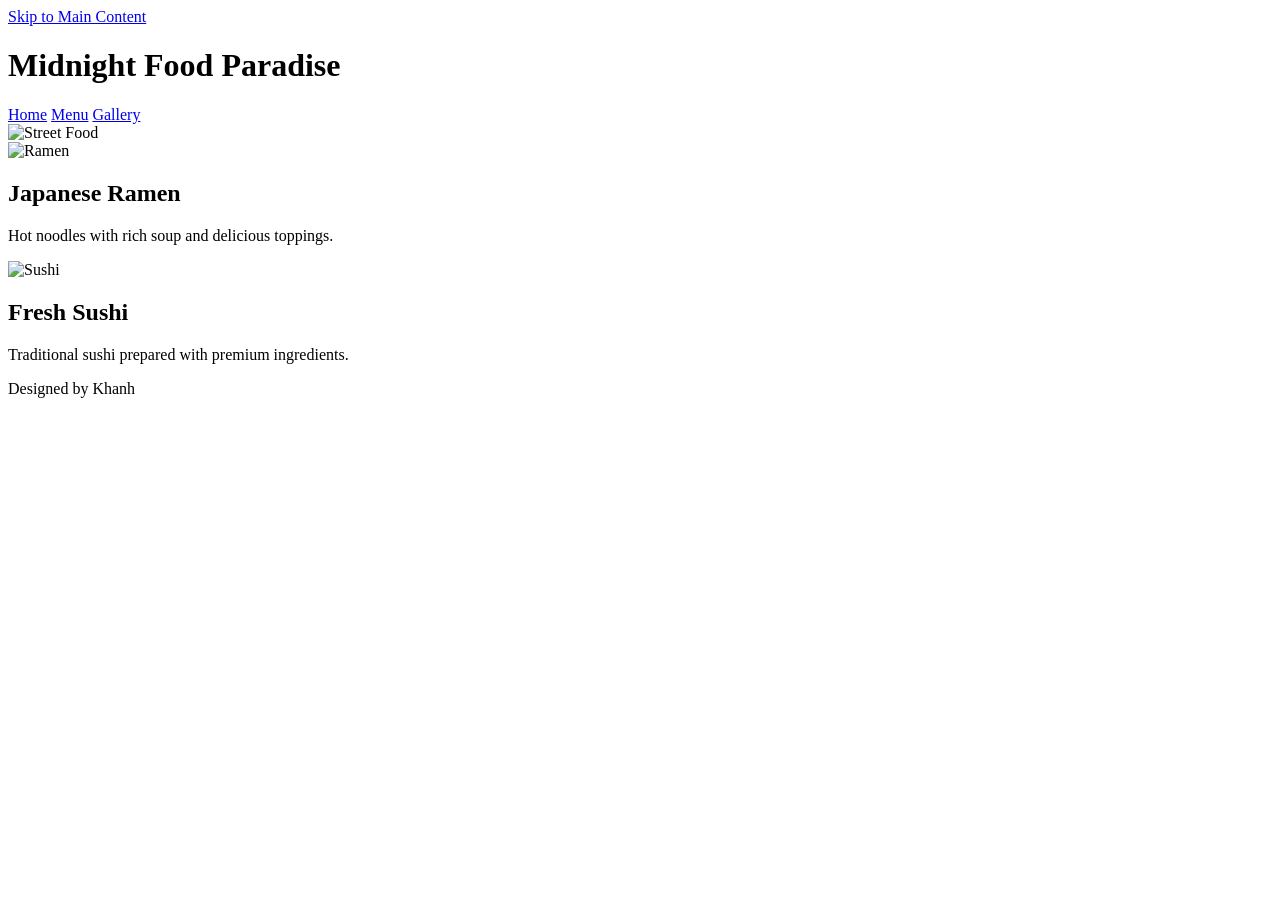
==== index.html @ aa4e5d33 "Create index.html" ====
<!DOCTYPE html>
<html lang="en">
<head>
    <meta charset="UTF-8">
    <meta name="viewport" content="width=device-width, initial-scale=1.0">
    <title>Midnight Food Paradise</title>
    <link rel="stylesheet" href="style.css">
</head>

<body>

<a href="#main-content" class="skip-link">
    Skip to Main Content
</a>

<header>
    <h1>Midnight Food Paradise</h1>

    <nav>
        <a href="index.html">Home</a>
        <a href="menu.html">Menu</a>
        <a href="gallery.html">Gallery</a>
    </nav>
</header>

<main id="main-content">

    <section class="hero">
        <img src="https://images.unsplash.com/photo-1504674900247-0877df9cc836?w=1200"
             alt="Street Food">
    </section>

    <section class="grid-container">

        <div class="card">
            <img src="https://images.unsplash.com/photo-1569718212165-3a8278d5f624?w=500"
                 alt="Ramen">

            <h2>Japanese Ramen</h2>

            <p>
                Hot noodles with rich soup and delicious toppings.
            </p>
        </div>

        <div class="card">
            <img src="https://images.unsplash.com/photo-1579871494447-9811cf80d66c?w=500"
                 alt="Sushi">

            <h2>Fresh Sushi</h2>

            <p>
                Traditional sushi prepared with premium ingredients.
            </p>
        </div>

    </section>

</main>

<footer>
    Designed by Khanh
</footer>

</body>
</html>
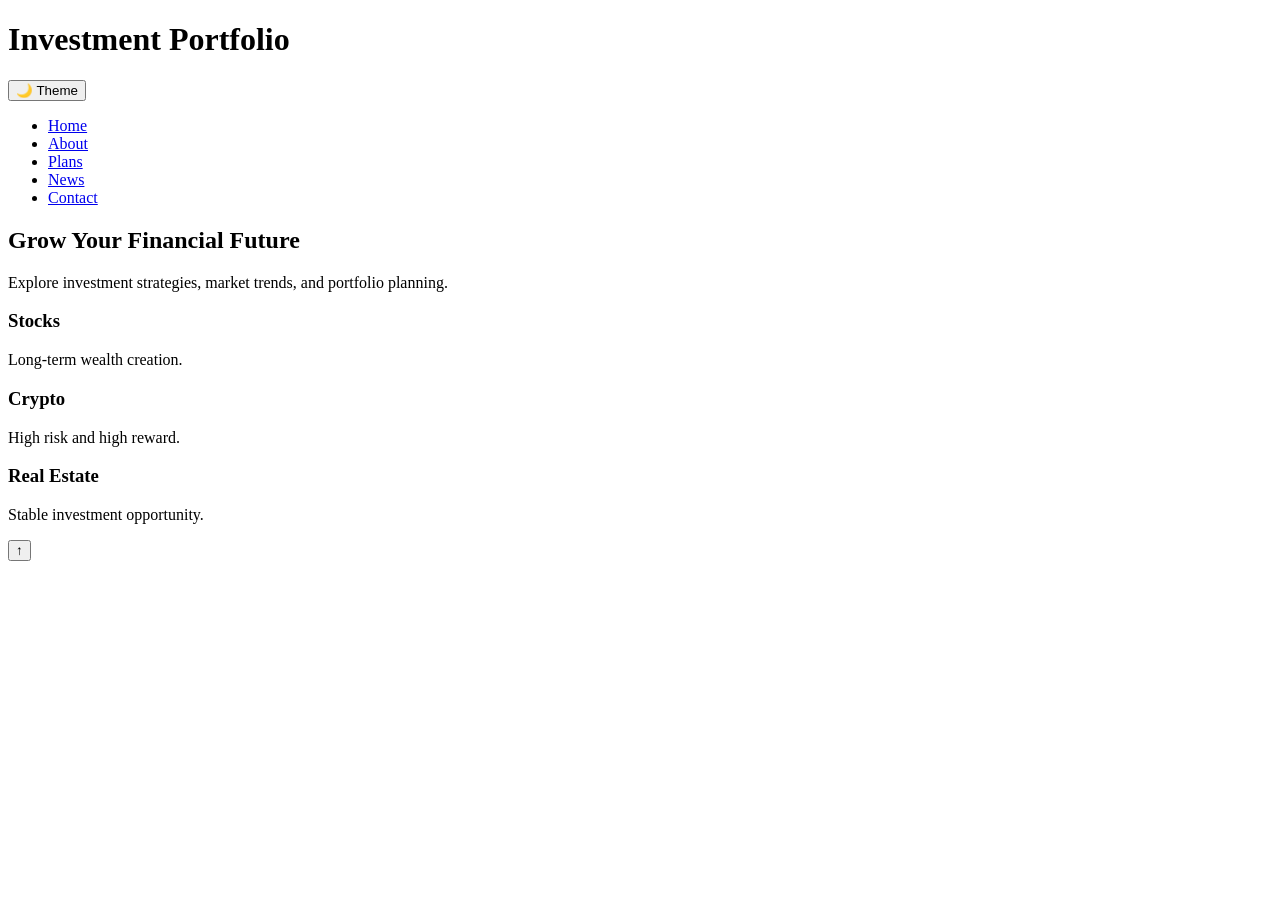
==== commit 5aa9cf53: "Update index.html" ====
--- a/index.html
+++ b/index.html
@@ -1,66 +1,70 @@
 <!DOCTYPE html>
 <html lang="en">
 <head>
-    <meta charset="UTF-8">
-    <meta name="viewport" content="width=device-width, initial-scale=1.0">
-    <title>Midnight Food Paradise</title>
-    <link rel="stylesheet" href="style.css">
+<meta charset="UTF-8">
+<meta name="viewport" content="width=device-width, initial-scale=1.0">
+<title>Investment Portfolio</title>
+
+<link rel="stylesheet" href="css/style.css">
 </head>
 
 <body>
 
-<a href="#main-content" class="skip-link">
-    Skip to Main Content
-</a>
+<header>
 
-<header>
-    <h1>Midnight Food Paradise</h1>
+<h1>Investment Portfolio</h1>
 
-    <nav>
-        <a href="index.html">Home</a>
-        <a href="menu.html">Menu</a>
-        <a href="gallery.html">Gallery</a>
-    </nav>
+<button id="themeBtn">
+🌙 Theme
+</button>
+
+<nav>
+<ul>
+<li><a href="index.html">Home</a></li>
+<li><a href="about.html">About</a></li>
+<li><a href="plans.html">Plans</a></li>
+<li><a href="news.html">News</a></li>
+<li><a href="contact.html">Contact</a></li>
+</ul>
+</nav>
+
 </header>
 
-<main id="main-content">
+<section class="hero">
 
-    <section class="hero">
-        <img src="https://images.unsplash.com/photo-1504674900247-0877df9cc836?w=1200"
-             alt="Street Food">
-    </section>
+<h2>Grow Your Financial Future</h2>
 
-    <section class="grid-container">
+<p>
+Explore investment strategies, market trends,
+and portfolio planning.
+</p>
 
-        <div class="card">
-            <img src="https://images.unsplash.com/photo-1569718212165-3a8278d5f624?w=500"
-                 alt="Ramen">
+</section>
 
-            <h2>Japanese Ramen</h2>
+<section class="cards">
 
-            <p>
-                Hot noodles with rich soup and delicious toppings.
-            </p>
-        </div>
+<div class="card">
+<h3>Stocks</h3>
+<p>Long-term wealth creation.</p>
+</div>
 
-        <div class="card">
-            <img src="https://images.unsplash.com/photo-1579871494447-9811cf80d66c?w=500"
-                 alt="Sushi">
+<div class="card">
+<h3>Crypto</h3>
+<p>High risk and high reward.</p>
+</div>
 
-            <h2>Fresh Sushi</h2>
+<div class="card">
+<h3>Real Estate</h3>
+<p>Stable investment opportunity.</p>
+</div>
 
-            <p>
-                Traditional sushi prepared with premium ingredients.
-            </p>
-        </div>
+</section>
 
-    </section>
+<button id="topBtn">
+↑
+</button>
 
-</main>
-
-<footer>
-    Designed by Khanh
-</footer>
+<script src="js/script.js"></script>
 
 </body>
 </html>
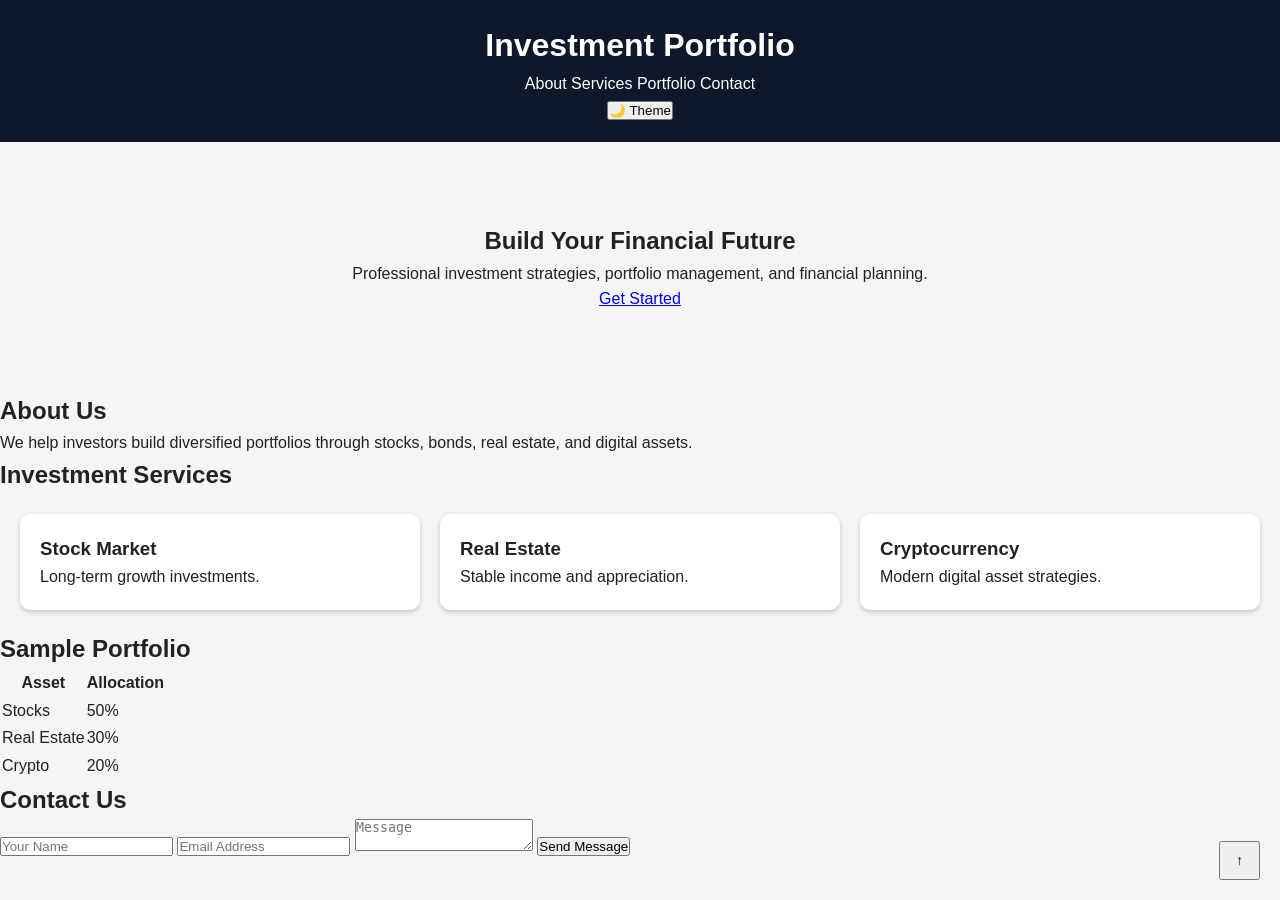
==== commit 302fda09: "Update index.html" ====
--- a/index.html
+++ b/index.html
@@ -4,59 +4,128 @@
 <meta charset="UTF-8">
 <meta name="viewport" content="width=device-width, initial-scale=1.0">
 <title>Investment Portfolio</title>
-
-<link rel="stylesheet" href="css/style.css">
+<link rel="stylesheet" href="style.css">
 </head>
 
 <body>
 
 <header>
+    <div class="container">
+        <h1>Investment Portfolio</h1>
 
-<h1>Investment Portfolio</h1>
+        <nav>
+            <a href="#about">About</a>
+            <a href="#services">Services</a>
+            <a href="#portfolio">Portfolio</a>
+            <a href="#contact">Contact</a>
+        </nav>
 
-<button id="themeBtn">
-🌙 Theme
-</button>
-
-<nav>
-<ul>
-<li><a href="index.html">Home</a></li>
-<li><a href="about.html">About</a></li>
-<li><a href="plans.html">Plans</a></li>
-<li><a href="news.html">News</a></li>
-<li><a href="contact.html">Contact</a></li>
-</ul>
-</nav>
-
+        <button id="themeBtn">🌙 Theme</button>
+    </div>
 </header>
 
 <section class="hero">
+    <h2>Build Your Financial Future</h2>
+    <p>
+        Professional investment strategies, portfolio management,
+        and financial planning.
+    </p>
 
-<h2>Grow Your Financial Future</h2>
-
-<p>
-Explore investment strategies, market trends,
-and portfolio planning.
-</p>
-
+    <a href="#contact" class="btn">
+        Get Started
+    </a>
 </section>
 
-<section class="cards">
+<section id="about" class="section">
+    <h2>About Us</h2>
 
-<div class="card">
-<h3>Stocks</h3>
-<p>Long-term wealth creation.</p>
-</div>
+    <p>
+        We help investors build diversified portfolios through
+        stocks, bonds, real estate, and digital assets.
+    </p>
+</section>
 
-<div class="card">
-<h3>Crypto</h3>
-<p>High risk and high reward.</p>
-</div>
+<section id="services" class="section">
+    <h2>Investment Services</h2>
 
-<div class="card">
-<h3>Real Estate</h3>
-<p>Stable investment opportunity.</p>
-</div>
+    <div class="cards">
+
+        <div class="card">
+            <h3>Stock Market</h3>
+            <p>Long-term growth investments.</p>
+        </div>
+
+        <div class="card">
+            <h3>Real Estate</h3>
+            <p>Stable income and appreciation.</p>
+        </div>
+
+        <div class="card">
+            <h3>Cryptocurrency</h3>
+            <p>Modern digital asset strategies.</p>
+        </div>
+
+    </div>
+</section>
+
+<section id="portfolio" class="section">
+    <h2>Sample Portfolio</h2>
+
+    <table>
+        <tr>
+            <th>Asset</th>
+            <th>Allocation</th>
+        </tr>
+
+        <tr>
+            <td>Stocks</td>
+            <td>50%</td>
+        </tr>
+
+        <tr>
+            <td>Real Estate</td>
+            <td>30%</td>
+        </tr>
+
+        <tr>
+            <td>Crypto</td>
+            <td>20%</td>
+        </tr>
+
+    </table>
+</section>
+
+<section id="contact" class="section">
+
+    <h2>Contact Us</h2>
+
+    <form id="contactForm">
+
+        <input
+            type="text"
+            id="name"
+            placeholder="Your Name"
+            required
+        >
+
+        <input
+            type="email"
+            id="email"
+            placeholder="Email Address"
+            required
+        >
+
+        <textarea
+            id="message"
+            placeholder="Message"
+            required
+        ></textarea>
+
+        <button type="submit">
+            Send Message
+        </button>
+
+    </form>
 
 </section>
 
@@ -64,7 +133,7 @@
 ↑
 </button>
 
-<script src="js/script.js"></script>
+<script src="script.js"></script>
 
 </body>
 </html>
--- a/style.css
+++ b/style.css
@@ -0,0 +1,80 @@
+*{
+margin:0;
+padding:0;
+box-sizing:border-box;
+}
+
+body{
+font-family:Arial,sans-serif;
+background:#f5f5f5;
+color:#222;
+line-height:1.6;
+}
+
+header{
+background:#0f172a;
+color:white;
+padding:20px;
+text-align:center;
+}
+
+nav ul{
+display:flex;
+justify-content:center;
+list-style:none;
+gap:20px;
+margin-top:10px;
+}
+
+nav a{
+color:white;
+text-decoration:none;
+}
+
+.hero{
+padding:80px 20px;
+text-align:center;
+}
+
+.cards{
+display:grid;
+grid-template-columns:repeat(3,1fr);
+gap:20px;
+padding:20px;
+}
+
+.card{
+background:white;
+padding:20px;
+border-radius:10px;
+box-shadow:0 2px 5px rgba(0,0,0,.2);
+}
+
+.dark{
+background:#111827;
+color:white;
+}
+
+.dark .card{
+background:#1f2937;
+}
+
+#topBtn{
+position:fixed;
+right:20px;
+bottom:20px;
+padding:10px 15px;
+cursor:pointer;
+}
+
+@media(max-width:768px){
+
+nav ul{
+flex-direction:column;
+}
+
+.cards{
+grid-template-columns:1fr;
+}
+
+}
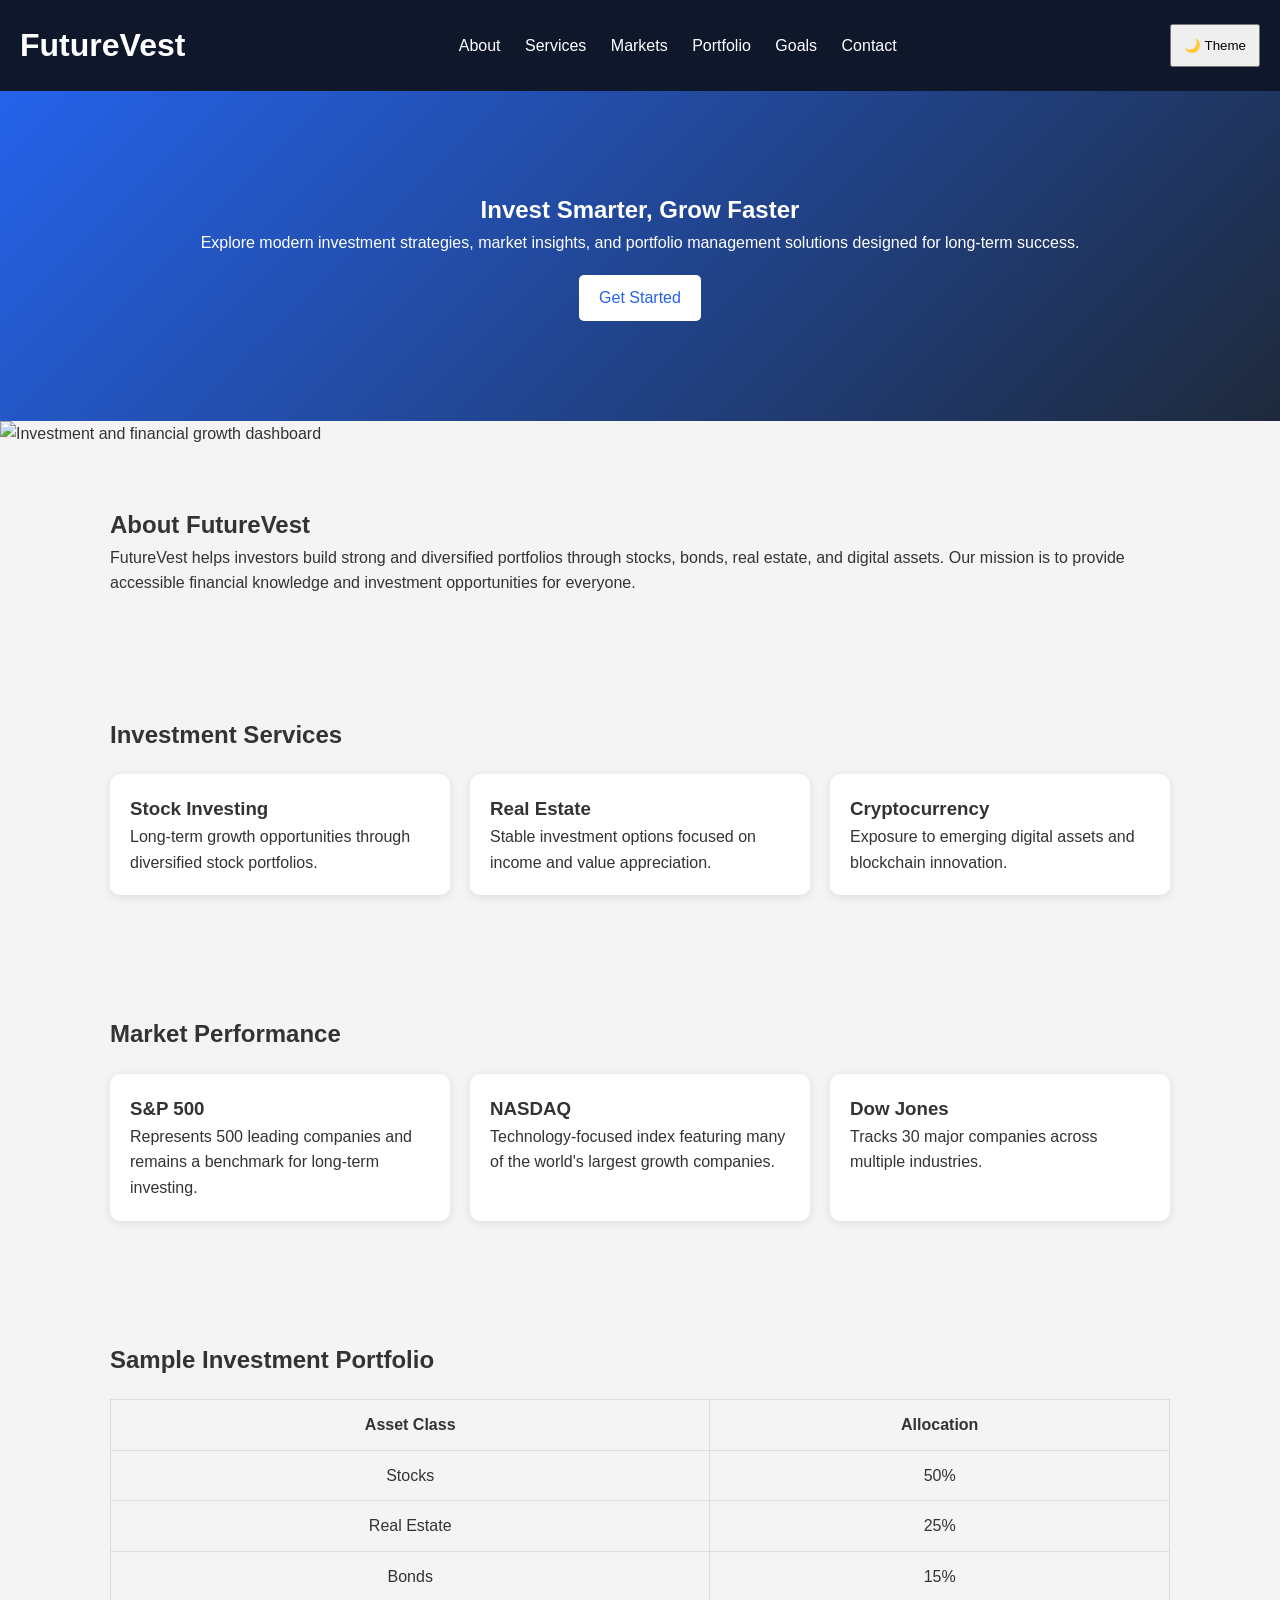
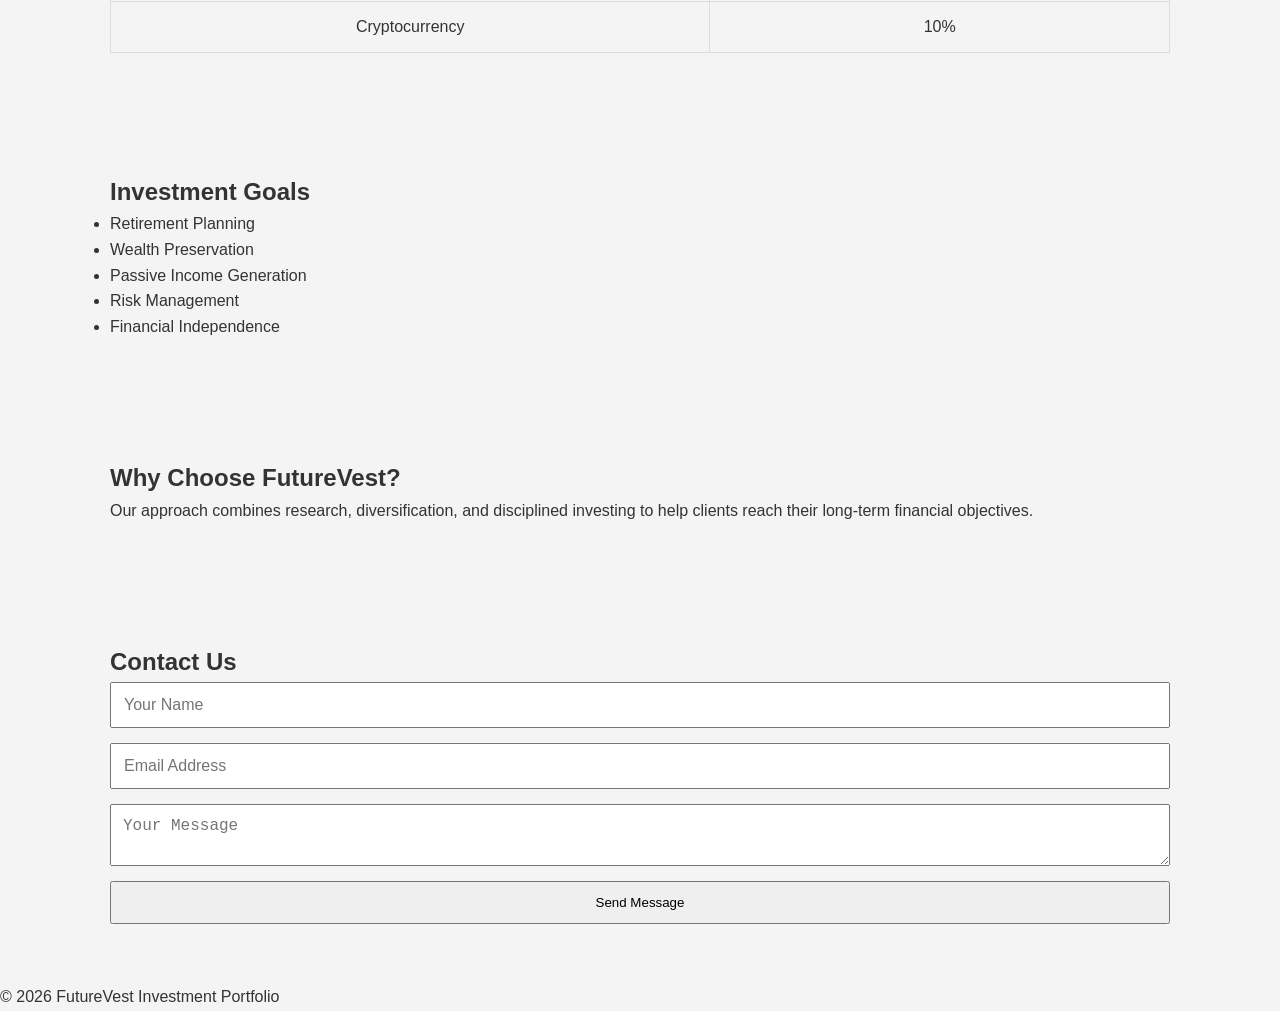
==== commit f0e1494f: "Update index.html" ====
--- a/index.html
+++ b/index.html
@@ -3,7 +3,7 @@
 <head>
 <meta charset="UTF-8">
 <meta name="viewport" content="width=device-width, initial-scale=1.0">
-<title>Investment Portfolio</title>
+<title>FutureVest Investment Portfolio</title>
 <link rel="stylesheet" href="style.css">
 </head>
 
@@ -11,88 +11,184 @@
 
 <header>
     <div class="container">
-        <h1>Investment Portfolio</h1>
+
+        <h1>FutureVest</h1>
 
         <nav>
             <a href="#about">About</a>
             <a href="#services">Services</a>
+            <a href="#markets">Markets</a>
             <a href="#portfolio">Portfolio</a>
+            <a href="#goals">Goals</a>
             <a href="#contact">Contact</a>
         </nav>
 
         <button id="themeBtn">🌙 Theme</button>
+
     </div>
 </header>
 
 <section class="hero">
-    <h2>Build Your Financial Future</h2>
-    <p>
-        Professional investment strategies, portfolio management,
-        and financial planning.
-    </p>
-
-    <a href="#contact" class="btn">
-        Get Started
-    </a>
-</section>
+
+    <h2>Invest Smarter, Grow Faster</h2>
+
+    <p>
+        Explore modern investment strategies, market insights,
+        and portfolio management solutions designed for long-term success.
+    </p>
+
+    <a href="#contact" class="btn">Get Started</a>
+
+</section>
+
+<img
+src="https://images.unsplash.com/photo-1559526324-4b87b5e36e44?w=1200"
+alt="Investment and financial growth dashboard"
+class="hero-image">
 
 <section id="about" class="section">
-    <h2>About Us</h2>
-
-    <p>
-        We help investors build diversified portfolios through
-        stocks, bonds, real estate, and digital assets.
-    </p>
+
+    <h2>About FutureVest</h2>
+
+    <p>
+        FutureVest helps investors build strong and diversified portfolios
+        through stocks, bonds, real estate, and digital assets.
+        Our mission is to provide accessible financial knowledge and
+        investment opportunities for everyone.
+    </p>
+
 </section>
 
 <section id="services" class="section">
+
     <h2>Investment Services</h2>
 
     <div class="cards">
 
         <div class="card">
-            <h3>Stock Market</h3>
-            <p>Long-term growth investments.</p>
+            <h3>Stock Investing</h3>
+            <p>
+                Long-term growth opportunities through diversified
+                stock portfolios.
+            </p>
         </div>
 
         <div class="card">
             <h3>Real Estate</h3>
-            <p>Stable income and appreciation.</p>
+            <p>
+                Stable investment options focused on income and value appreciation.
+            </p>
         </div>
 
         <div class="card">
             <h3>Cryptocurrency</h3>
-            <p>Modern digital asset strategies.</p>
+            <p>
+                Exposure to emerging digital assets and blockchain innovation.
+            </p>
         </div>
 
     </div>
+
+</section>
+
+<section id="markets" class="section">
+
+    <h2>Market Performance</h2>
+
+    <div class="cards">
+
+        <div class="card">
+            <h3>S&P 500</h3>
+            <p>
+                Represents 500 leading companies and remains a benchmark
+                for long-term investing.
+            </p>
+        </div>
+
+        <div class="card">
+            <h3>NASDAQ</h3>
+            <p>
+                Technology-focused index featuring many of the world's
+                largest growth companies.
+            </p>
+        </div>
+
+        <div class="card">
+            <h3>Dow Jones</h3>
+            <p>
+                Tracks 30 major companies across multiple industries.
+            </p>
+        </div>
+
+    </div>
+
 </section>
 
 <section id="portfolio" class="section">
-    <h2>Sample Portfolio</h2>
+
+    <h2>Sample Investment Portfolio</h2>
 
     <table>
-        <tr>
-            <th>Asset</th>
-            <th>Allocation</th>
-        </tr>
-
-        <tr>
-            <td>Stocks</td>
-            <td>50%</td>
-        </tr>
-
-        <tr>
-            <td>Real Estate</td>
-            <td>30%</td>
-        </tr>
-
-        <tr>
-            <td>Crypto</td>
-            <td>20%</td>
-        </tr>
+
+        <thead>
+            <tr>
+                <th>Asset Class</th>
+                <th>Allocation</th>
+            </tr>
+        </thead>
+
+        <tbody>
+
+            <tr>
+                <td>Stocks</td>
+                <td>50%</td>
+            </tr>
+
+            <tr>
+                <td>Real Estate</td>
+                <td>25%</td>
+            </tr>
+
+            <tr>
+                <td>Bonds</td>
+                <td>15%</td>
+            </tr>
+
+            <tr>
+                <td>Cryptocurrency</td>
+                <td>10%</td>
+            </tr>
+
+        </tbody>
 
     </table>
+
+</section>
+
+<section id="goals" class="section">
+
+    <h2>Investment Goals</h2>
+
+    <ul class="goal-list">
+        <li>Retirement Planning</li>
+        <li>Wealth Preservation</li>
+        <li>Passive Income Generation</li>
+        <li>Risk Management</li>
+        <li>Financial Independence</li>
+    </ul>
+
+</section>
+
+<section class="section">
+
+    <h2>Why Choose FutureVest?</h2>
+
+    <p>
+        Our approach combines research, diversification,
+        and disciplined investing to help clients reach
+        their long-term financial objectives.
+    </p>
+
 </section>
 
 <section id="contact" class="section">
@@ -106,20 +202,20 @@
             id="name"
             placeholder="Your Name"
             required
-        >
+            aria-label="Name">
 
         <input
             type="email"
             id="email"
             placeholder="Email Address"
             required
-        >
+            aria-label="Email">
 
         <textarea
             id="message"
-            placeholder="Message"
+            placeholder="Your Message"
             required
-        ></textarea>
+            aria-label="Message"></textarea>
 
         <button type="submit">
             Send Message
@@ -129,9 +225,15 @@
 
 </section>
 
-<button id="topBtn">
-↑
-</button>
+<footer>
+
+    <p>
+        © 2026 FutureVest Investment Portfolio
+    </p>
+
+</footer>
+
+<button id="topBtn">↑</button>
 
 <script src="script.js"></script>
 
--- a/style.css
+++ b/style.css
@@ -6,48 +6,114 @@
 
 body{
 font-family:Arial,sans-serif;
-background:#f5f5f5;
-color:#222;
 line-height:1.6;
+background:#f4f4f4;
+color:#333;
 }
 
 header{
 background:#0f172a;
 color:white;
 padding:20px;
-text-align:center;
+position:sticky;
+top:0;
 }
 
-nav ul{
+.container{
 display:flex;
-justify-content:center;
-list-style:none;
-gap:20px;
-margin-top:10px;
+justify-content:space-between;
+align-items:center;
+flex-wrap:wrap;
 }
 
 nav a{
 color:white;
 text-decoration:none;
+margin:0 10px;
 }
 
 .hero{
-padding:80px 20px;
+padding:100px 20px;
 text-align:center;
+background:linear-gradient(
+135deg,
+#2563eb,
+#1e293b
+);
+color:white;
+}
+
+.btn{
+display:inline-block;
+background:white;
+color:#2563eb;
+padding:10px 20px;
+margin-top:20px;
+text-decoration:none;
+border-radius:5px;
+}
+
+.section{
+padding:60px 20px;
+max-width:1100px;
+margin:auto;
 }
 
 .cards{
 display:grid;
 grid-template-columns:repeat(3,1fr);
 gap:20px;
-padding:20px;
+margin-top:20px;
 }
 
 .card{
 background:white;
 padding:20px;
 border-radius:10px;
-box-shadow:0 2px 5px rgba(0,0,0,.2);
+box-shadow:0 2px 10px rgba(0,0,0,.1);
+}
+
+table{
+width:100%;
+border-collapse:collapse;
+margin-top:20px;
+}
+
+table,
+th,
+td{
+border:1px solid #ddd;
+}
+
+th,
+td{
+padding:12px;
+text-align:center;
+}
+
+form{
+display:flex;
+flex-direction:column;
+gap:15px;
+}
+
+input,
+textarea{
+padding:12px;
+font-size:16px;
+}
+
+button{
+padding:12px;
+cursor:pointer;
+}
+
+#topBtn{
+position:fixed;
+right:20px;
+bottom:20px;
+padding:10px 15px;
+display:none;
 }
 
 .dark{
@@ -59,17 +125,13 @@
 background:#1f2937;
 }
 
-#topBtn{
-position:fixed;
-right:20px;
-bottom:20px;
-padding:10px 15px;
-cursor:pointer;
+.dark table{
+background:#1f2937;
 }
 
-@media(max-width:768px){
+@media (max-width:768px){
 
-nav ul{
+.container{
 flex-direction:column;
 }
 
@@ -77,4 +139,8 @@
 grid-template-columns:1fr;
 }
 
+nav{
+margin-top:10px;
 }
+
+}
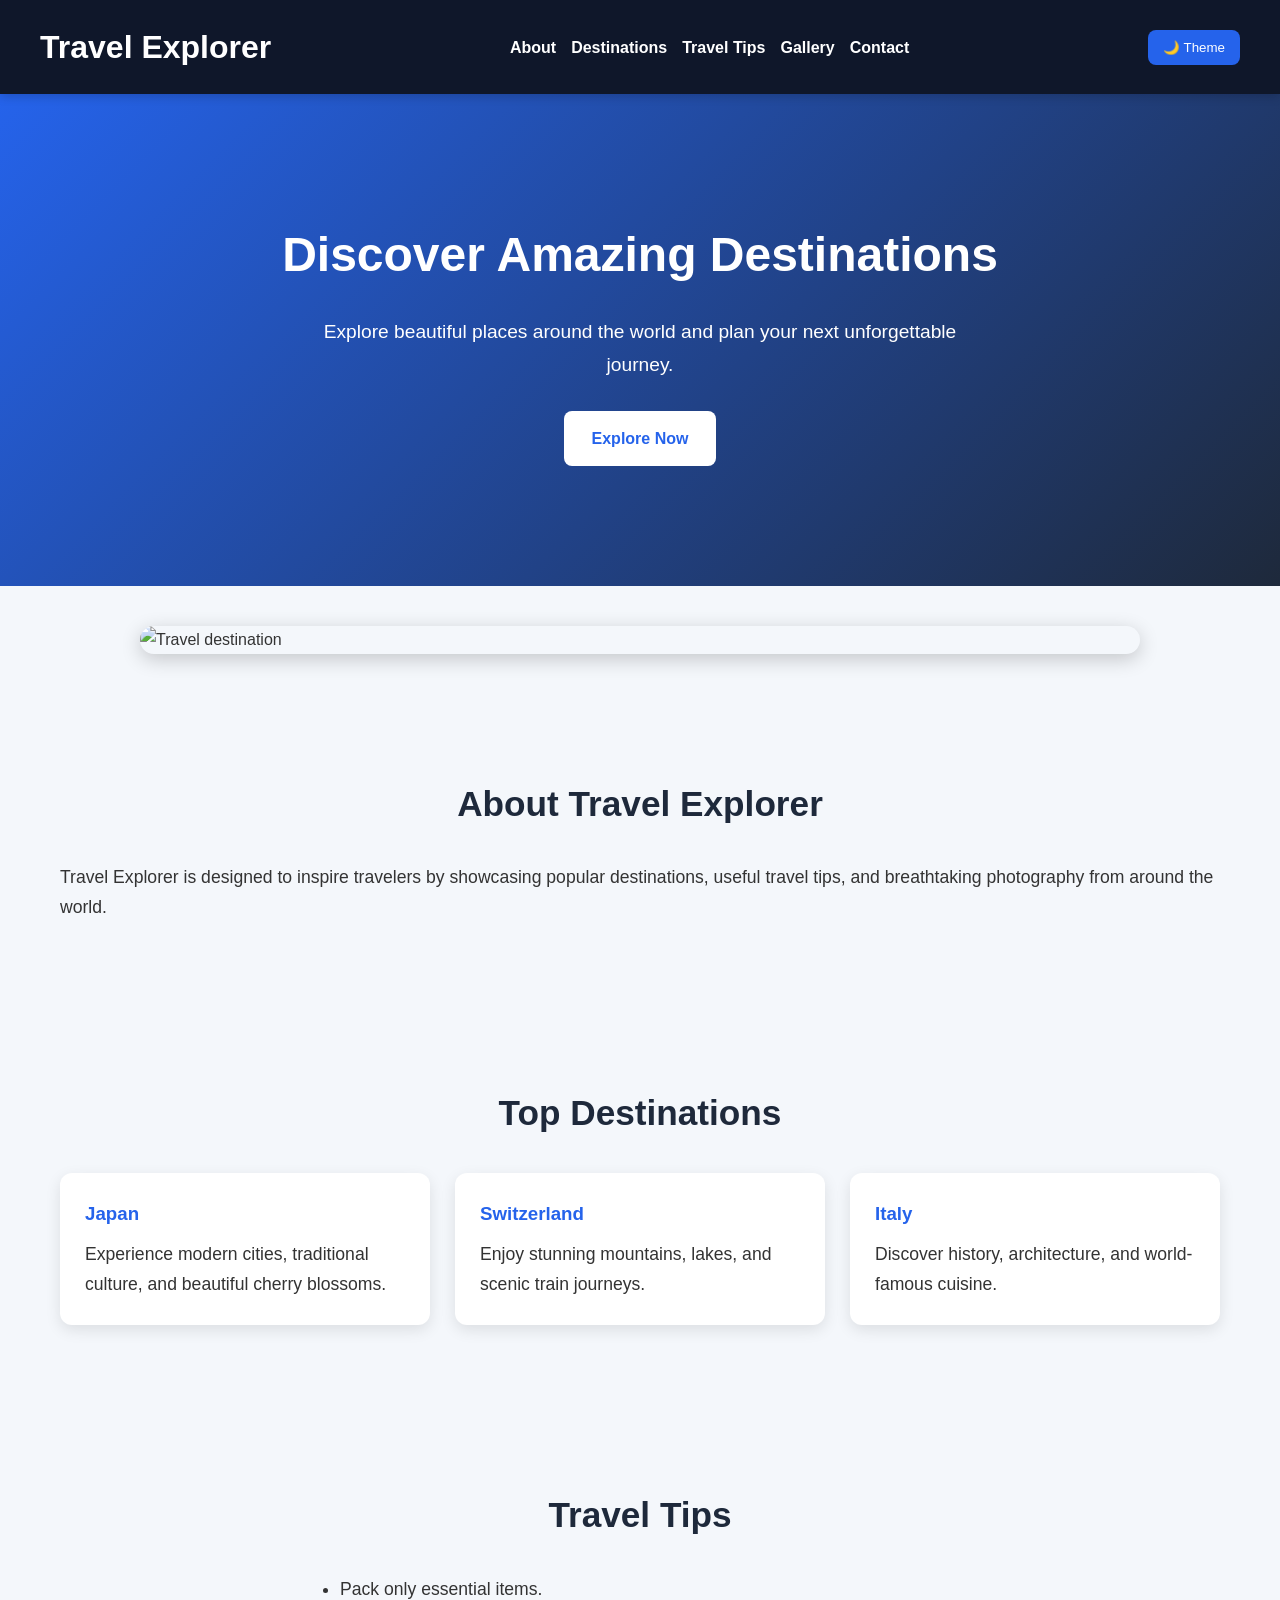
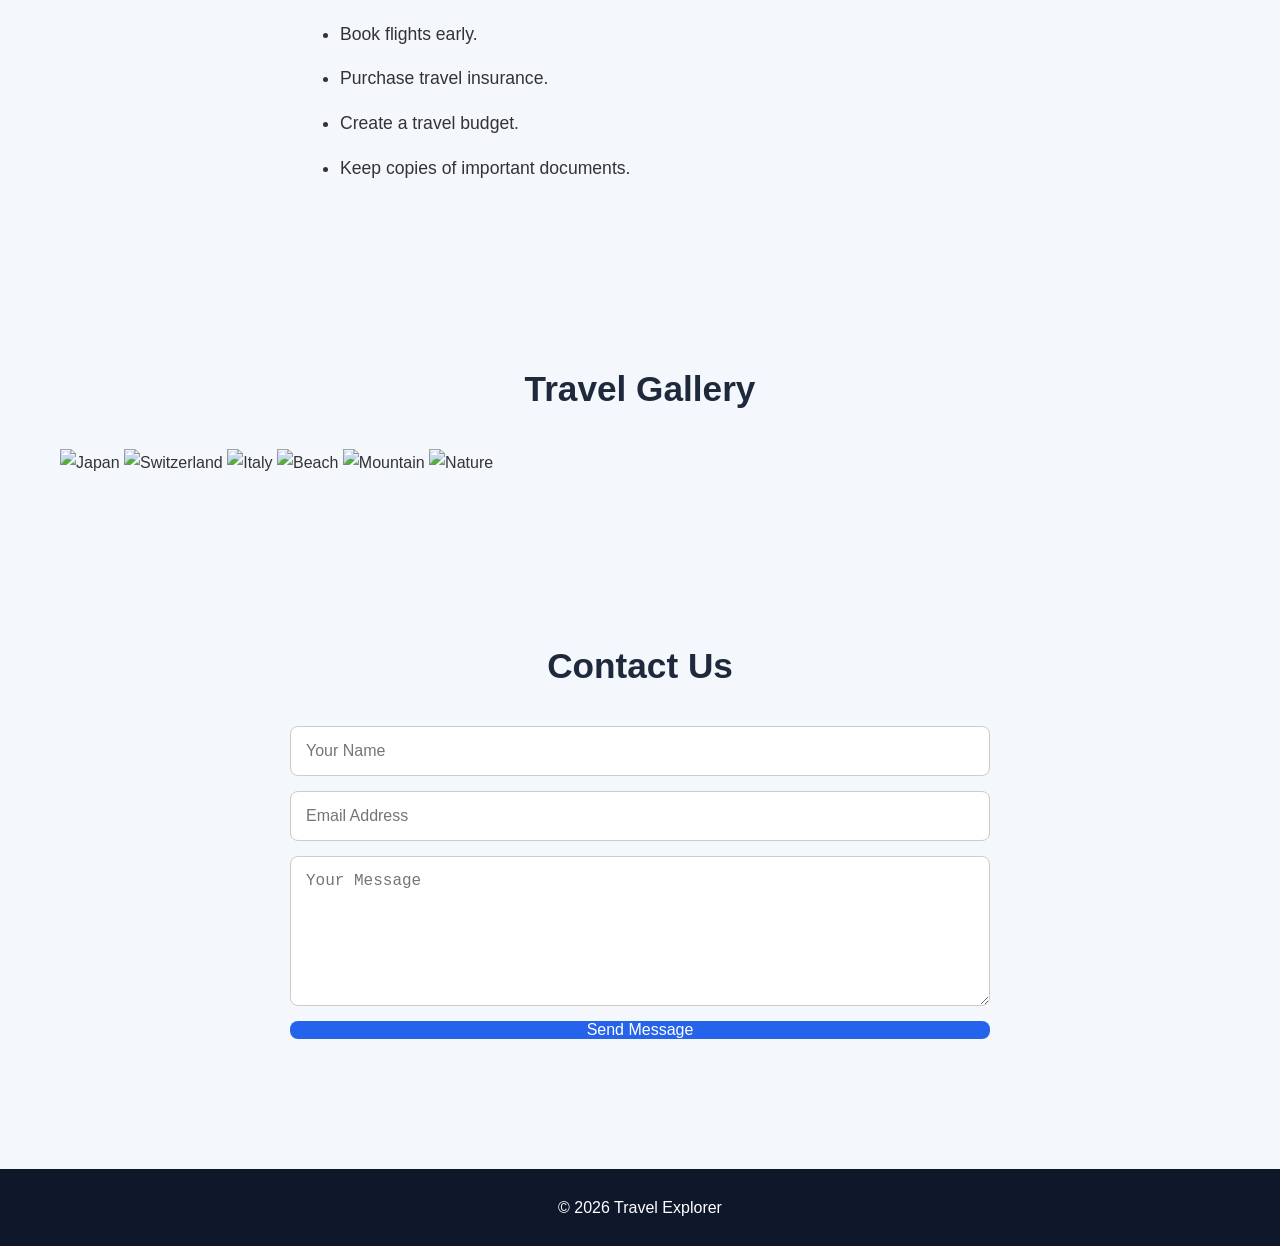
==== commit 30316a0f: "Update index.html" ====
--- a/index.html
+++ b/index.html
@@ -3,237 +3,173 @@
 <head>
 <meta charset="UTF-8">
 <meta name="viewport" content="width=device-width, initial-scale=1.0">
-<title>FutureVest Investment Portfolio</title>
+<title>Travel Explorer</title>
 <link rel="stylesheet" href="style.css">
 </head>
 
 <body>
 
 <header>
-    <div class="container">
 
-        <h1>FutureVest</h1>
+<div class="container">
 
-        <nav>
-            <a href="#about">About</a>
-            <a href="#services">Services</a>
-            <a href="#markets">Markets</a>
-            <a href="#portfolio">Portfolio</a>
-            <a href="#goals">Goals</a>
-            <a href="#contact">Contact</a>
-        </nav>
+<h1>Travel Explorer</h1>
 
-        <button id="themeBtn">🌙 Theme</button>
+<nav>
+<a href="#about">About</a>
+<a href="#destinations">Destinations</a>
+<a href="#tips">Travel Tips</a>
+<a href="#gallery">Gallery</a>
+<a href="#contact">Contact</a>
+</nav>
 
-    </div>
+<button id="themeBtn">🌙 Theme</button>
+
+</div>
+
 </header>
 
 <section class="hero">
 
-    <h2>Invest Smarter, Grow Faster</h2>
+<h2>Discover Amazing Destinations</h2>
 
-    <p>
-        Explore modern investment strategies, market insights,
-        and portfolio management solutions designed for long-term success.
-    </p>
+<p>
+Explore beautiful places around the world and plan
+your next unforgettable journey.
+</p>
 
-    <a href="#contact" class="btn">Get Started</a>
+<a href="#gallery" class="btn">
+Explore Now
+</a>
 
 </section>
 
 <img
-src="https://images.unsplash.com/photo-1559526324-4b87b5e36e44?w=1200"
-alt="Investment and financial growth dashboard"
+src="https://images.unsplash.com/photo-1507525428034-b723cf961d3e?w=1200"
+alt="Travel destination"
 class="hero-image">
 
 <section id="about" class="section">
 
-    <h2>About FutureVest</h2>
+<h2>About Travel Explorer</h2>
 
-    <p>
-        FutureVest helps investors build strong and diversified portfolios
-        through stocks, bonds, real estate, and digital assets.
-        Our mission is to provide accessible financial knowledge and
-        investment opportunities for everyone.
-    </p>
+<p>
+Travel Explorer is designed to inspire travelers by
+showcasing popular destinations, useful travel tips,
+and breathtaking photography from around the world.
+</p>
 
 </section>
 
-<section id="services" class="section">
+<section id="destinations" class="section">
 
-    <h2>Investment Services</h2>
+<h2>Top Destinations</h2>
 
-    <div class="cards">
+<div class="cards">
 
-        <div class="card">
-            <h3>Stock Investing</h3>
-            <p>
-                Long-term growth opportunities through diversified
-                stock portfolios.
-            </p>
-        </div>
+<div class="card">
+<h3>Japan</h3>
+<p>
+Experience modern cities, traditional culture,
+and beautiful cherry blossoms.
+</p>
+</div>
 
-        <div class="card">
-            <h3>Real Estate</h3>
-            <p>
-                Stable investment options focused on income and value appreciation.
-            </p>
-        </div>
+<div class="card">
+<h3>Switzerland</h3>
+<p>
+Enjoy stunning mountains, lakes,
+and scenic train journeys.
+</p>
+</div>
 
-        <div class="card">
-            <h3>Cryptocurrency</h3>
-            <p>
-                Exposure to emerging digital assets and blockchain innovation.
-            </p>
-        </div>
+<div class="card">
+<h3>Italy</h3>
+<p>
+Discover history, architecture,
+and world-famous cuisine.
+</p>
+</div>
 
-    </div>
+</div>
 
 </section>
 
-<section id="markets" class="section">
+<section id="tips" class="section">
 
-    <h2>Market Performance</h2>
+<h2>Travel Tips</h2>
 
-    <div class="cards">
-
-        <div class="card">
-            <h3>S&P 500</h3>
-            <p>
-                Represents 500 leading companies and remains a benchmark
-                for long-term investing.
-            </p>
-        </div>
-
-        <div class="card">
-            <h3>NASDAQ</h3>
-            <p>
-                Technology-focused index featuring many of the world's
-                largest growth companies.
-            </p>
-        </div>
-
-        <div class="card">
-            <h3>Dow Jones</h3>
-            <p>
-                Tracks 30 major companies across multiple industries.
-            </p>
-        </div>
-
-    </div>
+<ul class="goal-list">
+<li>Pack only essential items.</li>
+<li>Book flights early.</li>
+<li>Purchase travel insurance.</li>
+<li>Create a travel budget.</li>
+<li>Keep copies of important documents.</li>
+</ul>
 
 </section>
 
-<section id="portfolio" class="section">
+<section id="gallery" class="section">
 
-    <h2>Sample Investment Portfolio</h2>
+<h2>Travel Gallery</h2>
 
-    <table>
+<div class="gallery">
 
-        <thead>
-            <tr>
-                <th>Asset Class</th>
-                <th>Allocation</th>
-            </tr>
-        </thead>
+<img src="https://images.unsplash.com/photo-1493976040374-85c8e12f0c0e?w=500" alt="Japan">
 
-        <tbody>
+<img src="https://images.unsplash.com/photo-1521295121783-8a321d551ad2?w=500" alt="Switzerland">
 
-            <tr>
-                <td>Stocks</td>
-                <td>50%</td>
-            </tr>
+<img src="https://images.unsplash.com/photo-1516483638261-f4dbaf036963?w=500" alt="Italy">
 
-            <tr>
-                <td>Real Estate</td>
-                <td>25%</td>
-            </tr>
+<img src="https://images.unsplash.com/photo-1500530855697-b586d89ba3ee?w=500" alt="Beach">
 
-            <tr>
-                <td>Bonds</td>
-                <td>15%</td>
-            </tr>
+<img src="https://images.unsplash.com/photo-1506744038136-46273834b3fb?w=500" alt="Mountain">
 
-            <tr>
-                <td>Cryptocurrency</td>
-                <td>10%</td>
-            </tr>
+<img src="https://images.unsplash.com/photo-1469474968028-56623f02e42e?w=500" alt="Nature">
 
-        </tbody>
-
-    </table>
-
-</section>
-
-<section id="goals" class="section">
-
-    <h2>Investment Goals</h2>
-
-    <ul class="goal-list">
-        <li>Retirement Planning</li>
-        <li>Wealth Preservation</li>
-        <li>Passive Income Generation</li>
-        <li>Risk Management</li>
-        <li>Financial Independence</li>
-    </ul>
-
-</section>
-
-<section class="section">
-
-    <h2>Why Choose FutureVest?</h2>
-
-    <p>
-        Our approach combines research, diversification,
-        and disciplined investing to help clients reach
-        their long-term financial objectives.
-    </p>
+</div>
 
 </section>
 
 <section id="contact" class="section">
 
-    <h2>Contact Us</h2>
+<h2>Contact Us</h2>
 
-    <form id="contactForm">
+<form id="contactForm">
 
-        <input
-            type="text"
-            id="name"
-            placeholder="Your Name"
-            required
-            aria-label="Name">
+<input
+type="text"
+placeholder="Your Name"
+required>
 
-        <input
-            type="email"
-            id="email"
-            placeholder="Email Address"
-            required
-            aria-label="Email">
+<input
+type="email"
+placeholder="Email Address"
+required>
 
-        <textarea
-            id="message"
-            placeholder="Your Message"
-            required
-            aria-label="Message"></textarea>
+<textarea
+placeholder="Your Message"
+required></textarea>
 
-        <button type="submit">
-            Send Message
-        </button>
+<button type="submit">
+Send Message
+</button>
 
-    </form>
+</form>
 
 </section>
 
 <footer>
 
-    <p>
-        © 2026 FutureVest Investment Portfolio
-    </p>
+<p>
+© 2026 Travel Explorer
+</p>
 
 </footer>
 
-<button id="topBtn">↑</button>
+<button id="topBtn">
+↑
+</button>
 
 <script src="script.js"></script>
 
--- a/style.css
+++ b/style.css
@@ -2,14 +2,17 @@
 margin:0;
 padding:0;
 box-sizing:border-box;
+scroll-behavior:smooth;
 }
 
 body{
-font-family:Arial,sans-serif;
-line-height:1.6;
-background:#f4f4f4;
+font-family:Arial, Helvetica, sans-serif;
+line-height:1.7;
+background:#f4f7fb;
 color:#333;
 }
+
+/* HEADER */
 
 header{
 background:#0f172a;
@@ -17,23 +20,43 @@
 padding:20px;
 position:sticky;
 top:0;
+z-index:1000;
+box-shadow:0 2px 10px rgba(0,0,0,0.2);
 }
 
 .container{
+max-width:1200px;
+margin:auto;
 display:flex;
 justify-content:space-between;
 align-items:center;
 flex-wrap:wrap;
 }
 
+header h1{
+font-size:2rem;
+}
+
+nav{
+display:flex;
+gap:15px;
+}
+
 nav a{
 color:white;
 text-decoration:none;
-margin:0 10px;
-}
+font-weight:bold;
+transition:0.3s;
+}
+
+nav a:hover{
+color:#60a5fa;
+}
+
+/* HERO */
 
 .hero{
-padding:100px 20px;
+padding:120px 20px;
 text-align:center;
 background:linear-gradient(
 135deg,
@@ -43,55 +66,128 @@
 color:white;
 }
 
+.hero h2{
+font-size:3rem;
+margin-bottom:20px;
+}
+
+.hero p{
+max-width:700px;
+margin:auto;
+font-size:1.2rem;
+}
+
 .btn{
 display:inline-block;
+margin-top:30px;
+padding:14px 28px;
 background:white;
 color:#2563eb;
-padding:10px 20px;
-margin-top:20px;
+font-weight:bold;
 text-decoration:none;
-border-radius:5px;
-}
+border-radius:8px;
+transition:0.3s;
+}
+
+.btn:hover{
+transform:translateY(-3px);
+}
+
+/* IMAGE */
+
+.hero-image{
+width:100%;
+max-width:1000px;
+display:block;
+margin:40px auto;
+border-radius:15px;
+box-shadow:0 5px 20px rgba(0,0,0,0.2);
+}
+
+/* SECTIONS */
 
 .section{
-padding:60px 20px;
-max-width:1100px;
-margin:auto;
-}
+max-width:1200px;
+margin:auto;
+padding:80px 20px;
+}
+
+.section h2{
+text-align:center;
+margin-bottom:30px;
+font-size:2.2rem;
+color:#1e293b;
+}
+
+.section p{
+font-size:1.1rem;
+}
+
+/* CARDS */
 
 .cards{
 display:grid;
 grid-template-columns:repeat(3,1fr);
-gap:20px;
-margin-top:20px;
+gap:25px;
+margin-top:30px;
 }
 
 .card{
 background:white;
-padding:20px;
-border-radius:10px;
-box-shadow:0 2px 10px rgba(0,0,0,.1);
-}
+padding:25px;
+border-radius:12px;
+box-shadow:0 5px 15px rgba(0,0,0,.1);
+transition:0.3s;
+}
+
+.card:hover{
+transform:translateY(-8px);
+}
+
+.card h3{
+margin-bottom:10px;
+color:#2563eb;
+}
+
+/* TABLE */
 
 table{
 width:100%;
+margin-top:30px;
 border-collapse:collapse;
-margin-top:20px;
-}
-
-table,
+background:white;
+box-shadow:0 5px 15px rgba(0,0,0,.1);
+}
+
+th{
+background:#2563eb;
+color:white;
+}
+
 th,
 td{
+padding:15px;
+text-align:center;
 border:1px solid #ddd;
 }
 
-th,
-td{
-padding:12px;
-text-align:center;
-}
+/* GOALS */
+
+.goal-list{
+max-width:600px;
+margin:auto;
+font-size:1.1rem;
+}
+
+.goal-list li{
+margin-bottom:15px;
+}
+
+/* FORM */
 
 form{
+max-width:700px;
+margin:auto;
 display:flex;
 flex-direction:column;
 gap:15px;
@@ -99,48 +195,121 @@
 
 input,
 textarea{
-padding:12px;
+padding:15px;
+border:1px solid #ccc;
+border-radius:8px;
 font-size:16px;
 }
 
-button{
-padding:12px;
-cursor:pointer;
-}
+textarea{
+height:150px;
+resize:vertical;
+}
+
+form button{
+background:#2563eb;
+color:white;
+border:none;
+border-radius:8px;
+font-size:16px;
+}
+
+form button:hover{
+opacity:0.9;
+}
+
+/* FOOTER */
+
+footer{
+background:#0f172a;
+color:white;
+text-align:center;
+padding:25px;
+margin-top:50px;
+}
+
+/* THEME BUTTON */
+
+#themeBtn{
+background:#2563eb;
+color:white;
+border:none;
+border-radius:8px;
+padding:10px 15px;
+}
+
+/* TOP BUTTON */
 
 #topBtn{
 position:fixed;
 right:20px;
 bottom:20px;
-padding:10px 15px;
+background:#2563eb;
+color:white;
+border:none;
+border-radius:50%;
+width:50px;
+height:50px;
+font-size:20px;
 display:none;
 }
+
+/* DARK MODE */
 
 .dark{
 background:#111827;
 color:white;
 }
 
+.dark .section h2{
+color:white;
+}
+
 .dark .card{
 background:#1f2937;
+color:white;
 }
 
 .dark table{
 background:#1f2937;
-}
+color:white;
+}
+
+.dark input,
+.dark textarea{
+background:#374151;
+color:white;
+border:none;
+}
+
+.dark footer{
+background:black;
+}
+
+/* RESPONSIVE */
 
 @media (max-width:768px){
 
 .container{
 flex-direction:column;
+gap:15px;
+}
+
+nav{
+flex-wrap:wrap;
+justify-content:center;
 }
 
 .cards{
 grid-template-columns:1fr;
 }
 
-nav{
-margin-top:10px;
-}
-
-}
+.hero h2{
+font-size:2rem;
+}
+
+.hero p{
+font-size:1rem;
+}
+
+}
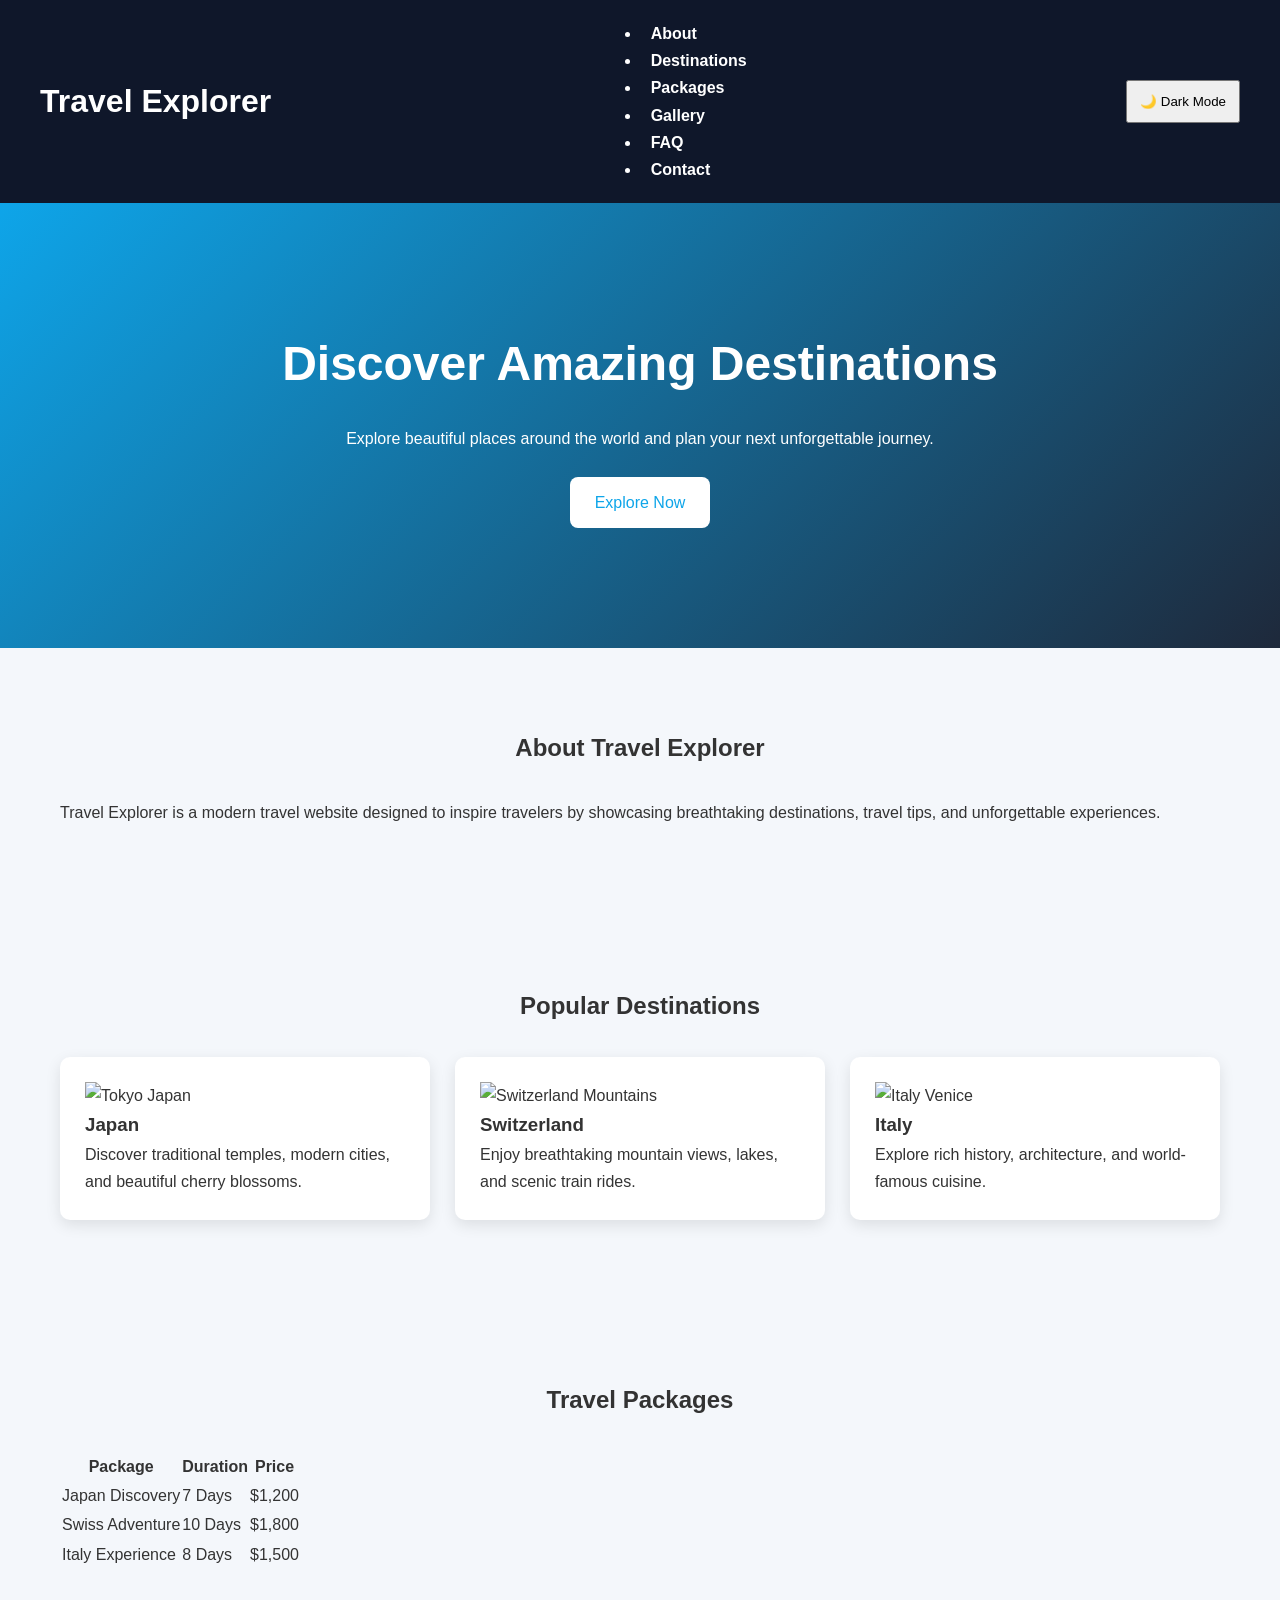
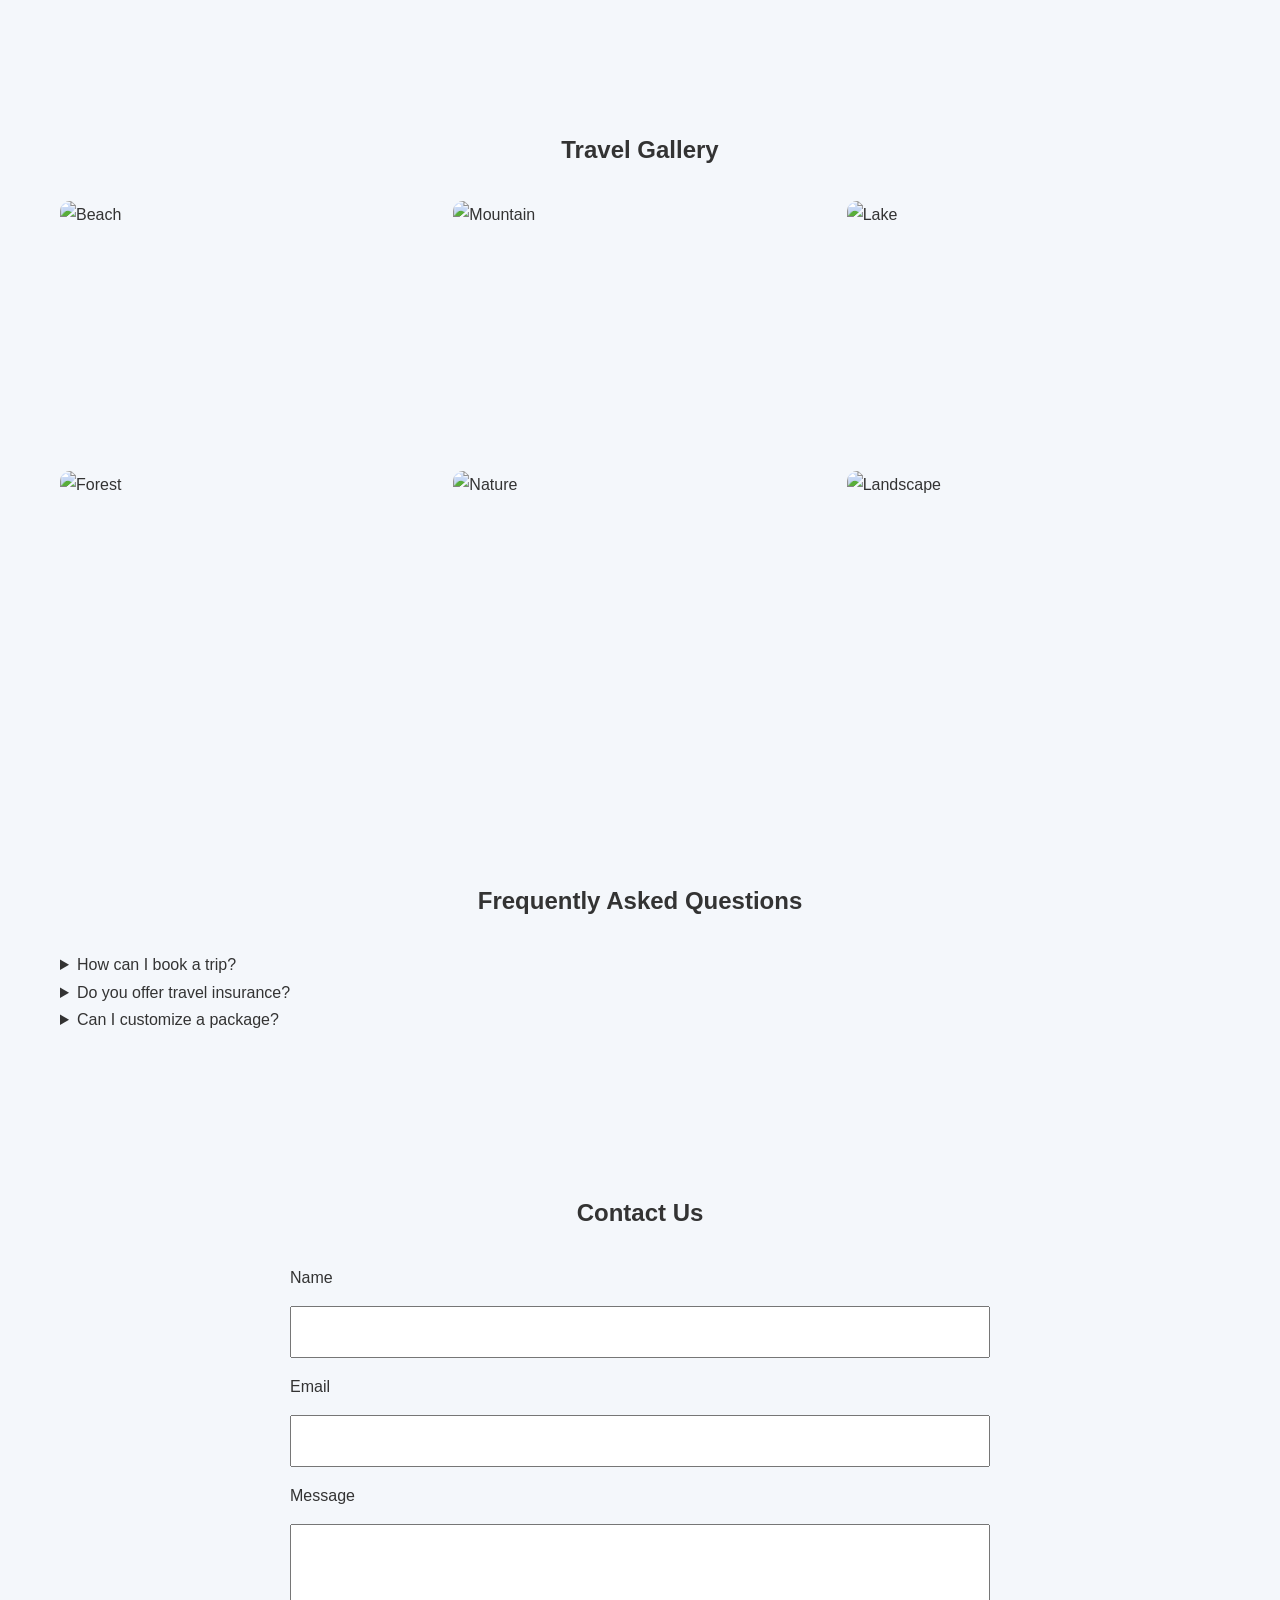
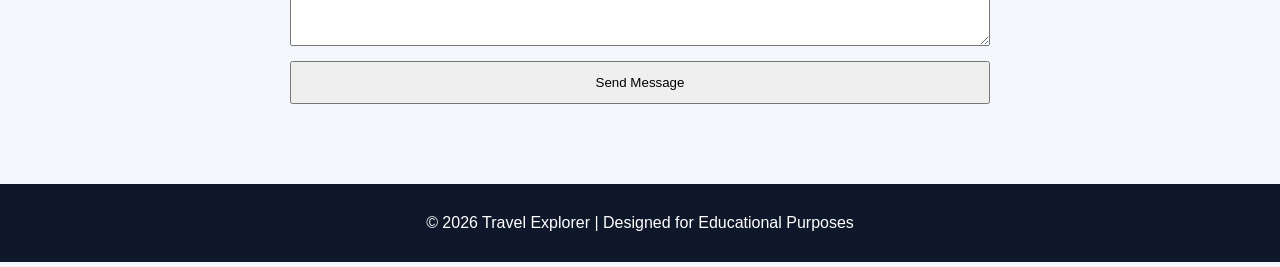
==== commit 4a7ba944: "Update index.html" ====
--- a/index.html
+++ b/index.html
@@ -1,175 +1,221 @@
 <!DOCTYPE html>
 <html lang="en">
 <head>
-<meta charset="UTF-8">
-<meta name="viewport" content="width=device-width, initial-scale=1.0">
-<title>Travel Explorer</title>
-<link rel="stylesheet" href="style.css">
+    <meta charset="UTF-8">
+    <meta name="description" content="Travel Explorer - Discover amazing destinations around the world">
+    <meta name="viewport" content="width=device-width, initial-scale=1.0">
+    <title>Travel Explorer</title>
+    <link rel="stylesheet" href="style.css">
 </head>
-
 <body>
 
 <header>
-
-<div class="container">
-
-<h1>Travel Explorer</h1>
-
-<nav>
-<a href="#about">About</a>
-<a href="#destinations">Destinations</a>
-<a href="#tips">Travel Tips</a>
-<a href="#gallery">Gallery</a>
-<a href="#contact">Contact</a>
-</nav>
-
-<button id="themeBtn">🌙 Theme</button>
-
-</div>
-
+    <div class="container">
+        <h1>Travel Explorer</h1>
+
+        <nav>
+            <ul>
+                <li><a href="#about">About</a></li>
+                <li><a href="#destinations">Destinations</a></li>
+                <li><a href="#packages">Packages</a></li>
+                <li><a href="#gallery">Gallery</a></li>
+                <li><a href="#faq">FAQ</a></li>
+                <li><a href="#contact">Contact</a></li>
+            </ul>
+        </nav>
+
+        <button id="themeBtn">🌙 Dark Mode</button>
+    </div>
 </header>
 
+<main>
+
 <section class="hero">
-
-<h2>Discover Amazing Destinations</h2>
-
-<p>
-Explore beautiful places around the world and plan
-your next unforgettable journey.
-</p>
-
-<a href="#gallery" class="btn">
-Explore Now
-</a>
-
-</section>
-
-<img
-src="https://images.unsplash.com/photo-1507525428034-b723cf961d3e?w=1200"
-alt="Travel destination"
-class="hero-image">
+    <div class="hero-content">
+        <h2>Discover Amazing Destinations</h2>
+
+        <p>
+            Explore beautiful places around the world and plan
+            your next unforgettable journey.
+        </p>
+
+        <a href="#destinations" class="btn">
+            Explore Now
+        </a>
+    </div>
+</section>
 
 <section id="about" class="section">
 
-<h2>About Travel Explorer</h2>
-
-<p>
-Travel Explorer is designed to inspire travelers by
-showcasing popular destinations, useful travel tips,
-and breathtaking photography from around the world.
-</p>
+    <h2>About Travel Explorer</h2>
+
+    <p>
+        Travel Explorer is a modern travel website designed
+        to inspire travelers by showcasing breathtaking
+        destinations, travel tips, and unforgettable experiences.
+    </p>
 
 </section>
 
 <section id="destinations" class="section">
 
-<h2>Top Destinations</h2>
-
-<div class="cards">
-
-<div class="card">
-<h3>Japan</h3>
-<p>
-Experience modern cities, traditional culture,
-and beautiful cherry blossoms.
-</p>
-</div>
-
-<div class="card">
-<h3>Switzerland</h3>
-<p>
-Enjoy stunning mountains, lakes,
-and scenic train journeys.
-</p>
-</div>
-
-<div class="card">
-<h3>Italy</h3>
-<p>
-Discover history, architecture,
-and world-famous cuisine.
-</p>
-</div>
-
-</div>
-
-</section>
-
-<section id="tips" class="section">
-
-<h2>Travel Tips</h2>
-
-<ul class="goal-list">
-<li>Pack only essential items.</li>
-<li>Book flights early.</li>
-<li>Purchase travel insurance.</li>
-<li>Create a travel budget.</li>
-<li>Keep copies of important documents.</li>
-</ul>
+    <h2>Popular Destinations</h2>
+
+    <div class="cards">
+
+        <article class="card">
+            <img src="https://images.unsplash.com/photo-1540959733332-eab4deabeeaf?w=600"
+                 alt="Tokyo Japan">
+            <h3>Japan</h3>
+            <p>
+                Discover traditional temples,
+                modern cities, and beautiful cherry blossoms.
+            </p>
+        </article>
+
+        <article class="card">
+            <img src="https://images.unsplash.com/photo-1527668752968-14dc70a27c95?w=600"
+                 alt="Switzerland Mountains">
+            <h3>Switzerland</h3>
+            <p>
+                Enjoy breathtaking mountain views,
+                lakes, and scenic train rides.
+            </p>
+        </article>
+
+        <article class="card">
+            <img src="https://images.unsplash.com/photo-1516483638261-f4dbaf036963?w=600"
+                 alt="Italy Venice">
+            <h3>Italy</h3>
+            <p>
+                Explore rich history, architecture,
+                and world-famous cuisine.
+            </p>
+        </article>
+
+    </div>
+
+</section>
+
+<section id="packages" class="section">
+
+    <h2>Travel Packages</h2>
+
+    <table>
+
+        <thead>
+            <tr>
+                <th>Package</th>
+                <th>Duration</th>
+                <th>Price</th>
+            </tr>
+        </thead>
+
+        <tbody>
+
+            <tr>
+                <td>Japan Discovery</td>
+                <td>7 Days</td>
+                <td>$1,200</td>
+            </tr>
+
+            <tr>
+                <td>Swiss Adventure</td>
+                <td>10 Days</td>
+                <td>$1,800</td>
+            </tr>
+
+            <tr>
+                <td>Italy Experience</td>
+                <td>8 Days</td>
+                <td>$1,500</td>
+            </tr>
+
+        </tbody>
+
+    </table>
 
 </section>
 
 <section id="gallery" class="section">
 
-<h2>Travel Gallery</h2>
-
-<div class="gallery">
-
-<img src="https://images.unsplash.com/photo-1493976040374-85c8e12f0c0e?w=500" alt="Japan">
-
-<img src="https://images.unsplash.com/photo-1521295121783-8a321d551ad2?w=500" alt="Switzerland">
-
-<img src="https://images.unsplash.com/photo-1516483638261-f4dbaf036963?w=500" alt="Italy">
-
-<img src="https://images.unsplash.com/photo-1500530855697-b586d89ba3ee?w=500" alt="Beach">
-
-<img src="https://images.unsplash.com/photo-1506744038136-46273834b3fb?w=500" alt="Mountain">
-
-<img src="https://images.unsplash.com/photo-1469474968028-56623f02e42e?w=500" alt="Nature">
-
-</div>
+    <h2>Travel Gallery</h2>
+
+    <div class="gallery">
+
+        <img src="https://images.unsplash.com/photo-1507525428034-b723cf961d3e?w=500" alt="Beach">
+        <img src="https://images.unsplash.com/photo-1500530855697-b586d89ba3ee?w=500" alt="Mountain">
+        <img src="https://images.unsplash.com/photo-1506744038136-46273834b3fb?w=500" alt="Lake">
+        <img src="https://images.unsplash.com/photo-1469474968028-56623f02e42e?w=500" alt="Forest">
+        <img src="https://images.unsplash.com/photo-1441974231531-c6227db76b6e?w=500" alt="Nature">
+        <img src="https://images.unsplash.com/photo-1501785888041-af3ef285b470?w=500" alt="Landscape">
+
+    </div>
+
+</section>
+
+<section id="faq" class="section">
+
+    <h2>Frequently Asked Questions</h2>
+
+    <details>
+        <summary>How can I book a trip?</summary>
+        <p>Use our contact form and our team will assist you.</p>
+    </details>
+
+    <details>
+        <summary>Do you offer travel insurance?</summary>
+        <p>Yes, travel insurance options are available.</p>
+    </details>
+
+    <details>
+        <summary>Can I customize a package?</summary>
+        <p>Absolutely. We offer flexible travel plans.</p>
+    </details>
 
 </section>
 
 <section id="contact" class="section">
 
-<h2>Contact Us</h2>
-
-<form id="contactForm">
-
-<input
-type="text"
-placeholder="Your Name"
-required>
-
-<input
-type="email"
-placeholder="Email Address"
-required>
-
-<textarea
-placeholder="Your Message"
-required></textarea>
-
-<button type="submit">
-Send Message
-</button>
-
-</form>
-
-</section>
+    <h2>Contact Us</h2>
+
+    <form id="contactForm">
+
+        <label for="name">Name</label>
+        <input
+            type="text"
+            id="name"
+            required>
+
+        <label for="email">Email</label>
+        <input
+            type="email"
+            id="email"
+            required>
+
+        <label for="message">Message</label>
+        <textarea
+            id="message"
+            rows="5"
+            required></textarea>
+
+        <button type="submit">
+            Send Message
+        </button>
+
+    </form>
+
+</section>
+
+</main>
 
 <footer>
-
-<p>
-© 2026 Travel Explorer
-</p>
-
+    <p>
+        © 2026 Travel Explorer | Designed for Educational Purposes
+    </p>
 </footer>
 
-<button id="topBtn">
-↑
-</button>
+<button id="topBtn">↑</button>
 
 <script src="script.js"></script>
 
--- a/style.css
+++ b/style.css
@@ -6,13 +6,11 @@
 }
 
 body{
-font-family:Arial, Helvetica, sans-serif;
-line-height:1.7;
+font-family:Arial,sans-serif;
 background:#f4f7fb;
 color:#333;
+line-height:1.7;
 }
-
-/* HEADER */
 
 header{
 background:#0f172a;
@@ -21,7 +19,6 @@
 position:sticky;
 top:0;
 z-index:1000;
-box-shadow:0 2px 10px rgba(0,0,0,0.2);
 }
 
 .container{
@@ -33,34 +30,19 @@
 flex-wrap:wrap;
 }
 
-header h1{
-font-size:2rem;
-}
-
-nav{
-display:flex;
-gap:15px;
-}
-
 nav a{
 color:white;
 text-decoration:none;
+margin:0 10px;
 font-weight:bold;
-transition:0.3s;
 }
-
-nav a:hover{
-color:#60a5fa;
-}
-
-/* HERO */
 
 .hero{
 padding:120px 20px;
 text-align:center;
 background:linear-gradient(
 135deg,
-#2563eb,
+#0ea5e9,
 #1e293b
 );
 color:white;
@@ -71,29 +53,15 @@
 margin-bottom:20px;
 }
 
-.hero p{
-max-width:700px;
-margin:auto;
-font-size:1.2rem;
-}
-
 .btn{
 display:inline-block;
-margin-top:30px;
-padding:14px 28px;
 background:white;
-color:#2563eb;
-font-weight:bold;
+color:#0ea5e9;
+padding:12px 25px;
+margin-top:25px;
+border-radius:8px;
 text-decoration:none;
-border-radius:8px;
-transition:0.3s;
 }
-
-.btn:hover{
-transform:translateY(-3px);
-}
-
-/* IMAGE */
 
 .hero-image{
 width:100%;
@@ -101,10 +69,7 @@
 display:block;
 margin:40px auto;
 border-radius:15px;
-box-shadow:0 5px 20px rgba(0,0,0,0.2);
 }
-
-/* SECTIONS */
 
 .section{
 max-width:1200px;
@@ -115,75 +80,47 @@
 .section h2{
 text-align:center;
 margin-bottom:30px;
-font-size:2.2rem;
-color:#1e293b;
 }
-
-.section p{
-font-size:1.1rem;
-}
-
-/* CARDS */
 
 .cards{
 display:grid;
 grid-template-columns:repeat(3,1fr);
 gap:25px;
-margin-top:30px;
 }
 
 .card{
 background:white;
 padding:25px;
-border-radius:12px;
-box-shadow:0 5px 15px rgba(0,0,0,.1);
-transition:0.3s;
-}
-
-.card:hover{
-transform:translateY(-8px);
-}
-
-.card h3{
-margin-bottom:10px;
-color:#2563eb;
-}
-
-/* TABLE */
-
-table{
-width:100%;
-margin-top:30px;
-border-collapse:collapse;
-background:white;
+border-radius:10px;
 box-shadow:0 5px 15px rgba(0,0,0,.1);
 }
 
-th{
-background:#2563eb;
-color:white;
-}
-
-th,
-td{
-padding:15px;
-text-align:center;
-border:1px solid #ddd;
-}
-
-/* GOALS */
-
 .goal-list{
-max-width:600px;
+max-width:700px;
 margin:auto;
-font-size:1.1rem;
 }
 
 .goal-list li{
-margin-bottom:15px;
+margin-bottom:12px;
 }
 
-/* FORM */
+.gallery{
+display:grid;
+grid-template-columns:repeat(3,1fr);
+gap:20px;
+}
+
+.gallery img{
+width:100%;
+height:250px;
+object-fit:cover;
+border-radius:10px;
+transition:.3s;
+}
+
+.gallery img:hover{
+transform:scale(1.05);
+}
 
 form{
 max-width:700px;
@@ -196,111 +133,48 @@
 input,
 textarea{
 padding:15px;
-border:1px solid #ccc;
-border-radius:8px;
 font-size:16px;
 }
 
-textarea{
-height:150px;
-resize:vertical;
+button{
+padding:12px;
+cursor:pointer;
 }
-
-form button{
-background:#2563eb;
-color:white;
-border:none;
-border-radius:8px;
-font-size:16px;
-}
-
-form button:hover{
-opacity:0.9;
-}
-
-/* FOOTER */
 
 footer{
 background:#0f172a;
 color:white;
 text-align:center;
 padding:25px;
-margin-top:50px;
 }
-
-/* THEME BUTTON */
-
-#themeBtn{
-background:#2563eb;
-color:white;
-border:none;
-border-radius:8px;
-padding:10px 15px;
-}
-
-/* TOP BUTTON */
 
 #topBtn{
 position:fixed;
 right:20px;
 bottom:20px;
-background:#2563eb;
-color:white;
-border:none;
-border-radius:50%;
-width:50px;
-height:50px;
-font-size:20px;
 display:none;
 }
-
-/* DARK MODE */
 
 .dark{
 background:#111827;
 color:white;
 }
 
-.dark .section h2{
-color:white;
+.dark .card{
+background:#1f2937;
 }
 
-.dark .card{
-background:#1f2937;
-color:white;
-}
-
-.dark table{
-background:#1f2937;
-color:white;
-}
-
-.dark input,
-.dark textarea{
-background:#374151;
-color:white;
-border:none;
-}
-
-.dark footer{
-background:black;
-}
-
-/* RESPONSIVE */
-
-@media (max-width:768px){
+@media(max-width:768px){
 
 .container{
 flex-direction:column;
-gap:15px;
-}
-
-nav{
-flex-wrap:wrap;
-justify-content:center;
 }
 
 .cards{
+grid-template-columns:1fr;
+}
+
+.gallery{
 grid-template-columns:1fr;
 }
 
@@ -308,8 +182,4 @@
 font-size:2rem;
 }
 
-.hero p{
-font-size:1rem;
 }
-
-}
